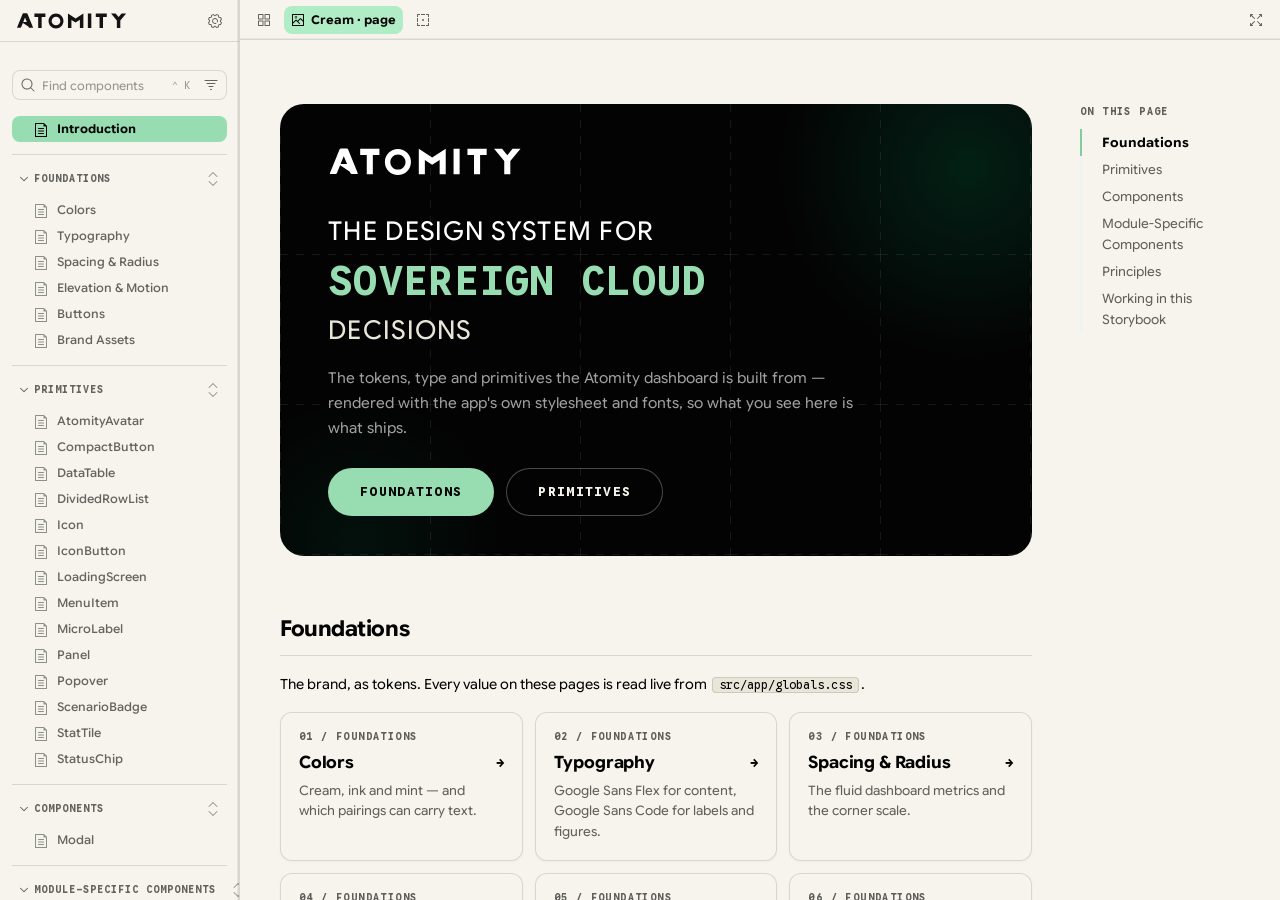
==== index.html @ 01a5e63c "feat: atomity storybook uploaded" ====
<!DOCTYPE html>
<html lang="en">
  <head>
    <meta charset="utf-8" />

    <title>storybook - Storybook</title>
    <meta name="viewport" content="width=device-width, initial-scale=1" />

    
    <link rel="icon" type="image/x-icon" href="./favicon.ico" />
    
    <style>
      @font-face {
        font-family: 'Nunito Sans';
        font-style: normal;
        font-weight: 400;
        font-display: swap;
        src: url('./sb-common-assets/nunito-sans-regular.woff2') format('woff2');
      }

      @font-face {
        font-family: 'Nunito Sans';
        font-style: italic;
        font-weight: 400;
        font-display: swap;
        src: url('./sb-common-assets/nunito-sans-italic.woff2') format('woff2');
      }

      @font-face {
        font-family: 'Nunito Sans';
        font-style: normal;
        font-weight: 700;
        font-display: swap;
        src: url('./sb-common-assets/nunito-sans-bold.woff2') format('woff2');
      }

      @font-face {
        font-family: 'Nunito Sans';
        font-style: italic;
        font-weight: 700;
        font-display: swap;
        src: url('./sb-common-assets/nunito-sans-bold-italic.woff2') format('woff2');
      }
    </style>

    <link href="./sb-manager/runtime.js" rel="modulepreload" />

    
    <link href="./sb-addons/storybook-core-server-presets-0/common-manager-bundle.js" rel="modulepreload" />
    
    <link href="./sb-addons/chromatic-com-storybook-1/manager-bundle.js" rel="modulepreload" />
    
    <link href="./sb-addons/vitest-2/manager-bundle.js" rel="modulepreload" />
    
    <link href="./sb-addons/a11y-3/manager-bundle.js" rel="modulepreload" />
    
    <link href="./sb-addons/docs-4/manager-bundle.js" rel="modulepreload" />
    
    <link href="./sb-addons/storybook-5/manager-bundle.js" rel="modulepreload" />
      <!--
  Injected into the manager — the sidebar, toolbar and addon panel around the preview. It is a
  separate bundle from the preview: no globals.css, no next/font. So the brand faces are
  declared here by hand from the files main.ts serves at /fonts, and the values below are
  literal copies of the tokens in src/modules/styles/foundations/tokens.css.

  The theme (atomity-theme.ts) sets colours and fonts, but it can't reach sizing, the selected
  row's fill or the tree's icon colours, so those are overridden here. The target is the
  dashboard's own chrome: src/components/dashboard/Sidebar.tsx and TopBar.tsx.

  Selectors stick to the hooks Storybook exposes for this — ids, .sidebar-* classes, roles and
  data attributes — never its generated css-* class names, which change between builds. An id
  in each selector outranks Storybook's own single-class rules, so nothing here needs !important.

  Storybook interpolates this file against env vars, so it avoids percent signs.
-->
<style>
  @font-face {
    font-family: "Google Sans Flex";
    src: url("./fonts/GoogleSansFlex-VariableFont_GRAD,ROND,opsz,slnt,wdth,wght.ttf") format("truetype");
    font-weight: 300 700;
    font-display: swap;
  }

  @font-face {
    font-family: "Google Sans Code";
    src: url("./fonts/GoogleSansCode-VariableFont_MONO,wght.ttf") format("truetype");
    font-weight: 100 900;
    font-display: swap;
  }

  :root {
    --sb-ink: #030303;
    --sb-cream: #f6f4ec;
    --sb-sand: #e8e5d9;
    --sb-mint: #97DDB1;
    --sb-mint-light: #b0ecc6;
    --sb-mint-dark: #7ecfa0;
    --sb-muted: rgba(3, 3, 3, 0.6);
    --sb-faint: rgba(3, 3, 3, 0.4);
    --sb-line: rgba(3, 3, 3, 0.12);
    --sb-tint: rgba(3, 3, 3, 0.05);
    /* --sb-tint laid over cream, as one opaque colour — for anything that has to cover what's
       beneath it while matching a hovered row, which a translucent fill can't. */
    --sb-tint-solid: #eae8e0;
    --sb-display: "Google Sans Flex", ui-sans-serif, system-ui, sans-serif;
    --sb-code: "Google Sans Code", ui-monospace, SFMono-Regular, Menlo, monospace;
  }

  /* ─────────────── Sidebar ─────────────── */

  /* 1.5px rule, as the dashboard sidebar draws against the canvas. */
  #storybook-sidebar-region {
    background: var(--sb-cream);
    box-shadow: inset -1.5px 0 0 var(--sb-line);
  }

  /* Logo band — the same height as the toolbar beside it, with the rule running full-bleed,
     so the two read as one band the way Sidebar and TopBar share their 50px. */
  #storybook-sidebar-region .sidebar-header {
    height: 40px;
    margin: -16px -12px 12px;
    padding: 0 8px 0 16px;
    border-bottom: 1.5px solid var(--sb-line);
    align-items: center;
  }

  #storybook-sidebar-region .sidebar-header img {
    height: 16px;
    width: auto;
    max-width: none;
  }

  /* Search — the widgets flyout's field: hairline, 8px radius, page surface. Storybook already
     draws the hairline as an inset shadow, so only the shape and surface change. */
  #storybook-sidebar-region .search-field {
    height: 30px;
    border-radius: 8px;
    background: var(--sb-cream);
  }

  /* Focus — the app's --focus-ring: an ink edge with a soft mint halo, in place of Storybook's
     2px black ring. */
  #storybook-sidebar-region .search-field:focus-within {
    outline: none;
    box-shadow: inset 0 0 0 1px var(--sb-ink), 0 0 0 3px rgba(151, 221, 177, 0.5);
  }

  /* New-story button beside the search — the same 30px field shape, so the two sit as a pair. */
  #storybook-sidebar-region button[aria-label="Create a new story"] {
    width: 30px;
    height: 30px;
    border: 0;
    border-radius: 8px;
    background: var(--sb-cream);
    box-shadow: inset 0 0 0 1px var(--sb-line);
    color: var(--sb-muted);
  }

  #storybook-sidebar-region button[aria-label="Create a new story"]:hover {
    background: var(--sb-tint);
    color: var(--sb-ink);
  }

  /* Search results replace the tree while a query is typed: the same row shape, with the
     matched letters on a mint-light highlight and the path as a MicroLabel beneath. */
  #storybook-explorer-menu .search-result-item {
    border-radius: 8px;
    font-family: var(--sb-display);
    font-size: 12px;
    color: var(--sb-ink);
  }

  #storybook-explorer-menu .search-result-item:hover,
  #storybook-explorer-menu .search-result-item[aria-selected="true"] {
    background: var(--sb-tint);
  }

  #storybook-explorer-menu .search-result-item svg {
    color: currentColor;
    opacity: 0.7;
  }

  #storybook-explorer-menu .search-result-item mark {
    background: var(--sb-mint-light);
    color: var(--sb-ink);
    font-weight: 700;
    border-radius: 3px;
  }

  #storybook-explorer-menu .search-result-item--label > div:last-child,
  #storybook-explorer-menu .search-result-item--label > div:last-child * {
    font-family: var(--sb-code);
    font-size: 9.5px;
    font-weight: 700;
    letter-spacing: 0.08em;
    text-transform: uppercase;
    color: var(--sb-muted);
  }

  #storybook-explorer-searchfield {
    height: 28px;
    border: 0;
    background: transparent;
    box-shadow: none;
    font-family: var(--sb-display);
    font-size: 12px;
  }

  #storybook-explorer-searchfield::placeholder {
    color: var(--sb-faint);
  }

  #storybook-sidebar-region .search-field code {
    font-family: var(--sb-code);
    font-size: 10px;
    color: var(--sb-faint);
  }

  /* Tree rows — Sidebar.tsx's renderNavItem: muted 500 at rest, 8px radius, tight padding. */
  #storybook-explorer-tree .sidebar-item {
    min-height: 26px;
    border-radius: 8px;
    color: var(--sb-muted);
    font-weight: 500;
  }

  #storybook-explorer-tree .sidebar-item > :is(a, button) {
    min-height: 26px;
    padding-top: 5px;
    padding-bottom: 4px;
    gap: 9px;
    border-radius: 8px;
    font-family: var(--sb-display);
    font-size: 12px;
    line-height: 16px;
  }

  #storybook-explorer-tree .sidebar-item:hover,
  #storybook-explorer-tree .sidebar-item:focus-within {
    background: var(--sb-tint);
    color: var(--sb-ink);
  }

  /* Components are the folders you open, so they sit a step darker than the leaves inside. */
  #storybook-explorer-tree .sidebar-item[data-nodetype="component"] {
    color: var(--sb-ink);
  }

  /* Selected — mint fill, ink, bold: the dashboard's active nav row, the dropdown's selected
     option and the invite menu's chosen role, all the same way. */
  #storybook-explorer-tree .sidebar-item[data-selected="true"],
  #storybook-explorer-tree .sidebar-item[data-selected="true"]:hover {
    background: var(--sb-mint);
    color: var(--sb-ink);
    font-weight: 700;
  }

  /* The row's "…" context menu (dev server only — it's what addon-vitest hangs its actions on).
     Storybook fills it, and fades it into the label with a 5px glow, in the colour its own
     selected row uses: colorSecondary, which the theme sets to ink. With the row repainted mint
     above, that left a black pill on the end of the selected row. So the button takes whatever
     the row behind it is — cream-tint on hover, mint when selected — and is sized to the 26px
     row instead of Storybook's 28px, so the glow no longer spills past it. */
  #storybook-explorer-tree .sidebar-item [data-testid="context-menu"] {
    width: 26px;
    height: 26px;
    border-radius: 8px;
    color: var(--sb-muted);
    background: var(--sb-tint-solid);
    box-shadow: 0 0 5px 5px var(--sb-tint-solid);
  }

  #storybook-explorer-tree .sidebar-item[data-selected="true"] [data-testid="context-menu"] {
    color: var(--sb-ink);
    background: var(--sb-mint);
    box-shadow: 0 0 5px 5px var(--sb-mint);
  }

  /* Storybook colours the glyph itself — white on a selected row, which all but vanishes on mint.
     It takes the button's colour instead: ink when selected, muted otherwise. */
  #storybook-explorer-tree .sidebar-item [data-testid="context-menu"] svg {
    color: inherit;
  }

  /* Pressed/open — a step darker than the row, the way the dashboard's icon buttons answer. */
  #storybook-explorer-tree .sidebar-item [data-testid="context-menu"]:hover,
  #storybook-explorer-tree .sidebar-item [data-testid="context-menu"][aria-expanded="true"] {
    color: var(--sb-ink);
    background: var(--sb-sand);
  }

  #storybook-explorer-tree .sidebar-item[data-selected="true"] [data-testid="context-menu"]:hover,
  #storybook-explorer-tree .sidebar-item[data-selected="true"] [data-testid="context-menu"][aria-expanded="true"] {
    background: var(--sb-mint-dark);
  }

  /* Type icons: Storybook tints these orange, blue and teal by kind. The dashboard's nav
     icons simply take the row's colour. */
  #storybook-explorer-tree .sidebar-item > :is(a, button) > div:first-child svg,
  #storybook-explorer-tree .sidebar-item[data-selected="true"] > :is(a, button) > div:first-child svg {
    color: currentColor;
    opacity: 0.7;
  }

  #storybook-explorer-tree .sidebar-item[data-selected="true"] > :is(a, button) > div:first-child svg {
    opacity: 1;
  }

  /* Change-detection markers (the + on stories added since the last commit) — Storybook's blue
     accent, recoloured to mint dark, the dashboard's positive-icon colour. On the mint selected
     row it would vanish, so there it drops to ink. */
  #storybook-explorer-tree [data-testid="tree-change-status-button"] svg {
    color: var(--sb-mint-dark);
  }

  #storybook-explorer-tree .sidebar-item[data-selected="true"] [data-testid="tree-change-status-button"] svg {
    color: var(--sb-ink);
  }

  /* Root groups — MicroLabel: mono caps, tracked, muted, with a hairline above each group like
     the rule between the dashboard sidebar's sections. */
  #storybook-explorer-tree .sidebar-subheading {
    margin-top: 12px;
    padding-top: 10px;
    border-top: 1px solid var(--sb-line);
  }

  #storybook-explorer-tree .sidebar-subheading > button[data-action="collapse-root"] {
    font-family: var(--sb-code);
    font-size: 10px;
    font-weight: 700;
    letter-spacing: 0.1em;
    color: var(--sb-muted);
  }

  #storybook-explorer-tree .sidebar-subheading-action {
    color: var(--sb-faint);
  }

  /* Scroll thumb — globals.css's scrollbar: gray-300, pill ends. */
  #storybook-sidebar-region [data-orientation="vertical"][data-state] > div {
    background: rgba(3, 3, 3, 0.22);
    border-radius: 9999px;
  }

  /* ─────────────── Toolbar ─────────────── */

  section.sb-bar[data-testid="sb-preview-toolbar"] {
    box-shadow: inset 0 -1.5px 0 var(--sb-line);
  }

  section.sb-bar[data-testid="sb-preview-toolbar"] button {
    border-radius: 8px;
  }

  section.sb-bar[data-testid="sb-preview-toolbar"] button:hover {
    background: var(--sb-tint);
    color: var(--sb-ink);
  }

  /* A tool that's switched on — the dashboard's Explain-with-AI toggle when pressed. */
  section.sb-bar[data-testid="sb-preview-toolbar"] button[aria-checked="true"],
  section.sb-bar[data-testid="sb-preview-toolbar"] button[aria-pressed="true"] {
    background: var(--sb-mint);
    color: var(--sb-ink);
  }

  /* The background picker always holds a value, so it gets the toggle's resting state:
     mint light, ink, bold. */
  section.sb-bar[data-testid="sb-preview-toolbar"] button[aria-label^="Preview background"] {
    background: var(--sb-mint-light);
    color: var(--sb-ink);
    font-family: var(--sb-display);
    font-weight: 700;
  }

  section.sb-bar[data-testid="sb-preview-toolbar"] button[aria-label="Change zoom level"] {
    font-family: var(--sb-code);
    font-size: 11px;
  }

  /* ─────────────── Addon panel ─────────────── */

  #storybook-panel-root > div:first-child {
    box-shadow: inset 0 -1.5px 0 var(--sb-line);
  }

  #storybook-panel-root [role="tab"] {
    font-family: var(--sb-display);
    font-size: 12px;
    font-weight: 500;
    color: var(--sb-muted);
  }

  #storybook-panel-root [role="tab"]:hover {
    color: var(--sb-ink);
  }

  /* Selected tab keeps Storybook's 3px underline, recoloured to mint dark — the rule the
     settings screen's connector tabs mark their active tab with. */
  #storybook-panel-root [role="tab"][data-selected="true"] {
    color: var(--sb-ink);
    font-weight: 700;
    border-bottom-color: var(--sb-mint-dark);
  }

  /* The count beside a tab label — mono figures, like the sidebar's widget count. */
  #storybook-panel-root [role="tab"] > div > div {
    font-family: var(--sb-code);
    font-size: 10px;
    font-weight: 700;
    background: var(--sb-sand);
    color: var(--sb-ink);
  }

  /* Native radios and checkboxes in Controls — ink, as the app's agreement checkbox and
     billing-plan radios set them, instead of the browser's blue. */
  #storybook-panel-root input:is([type="radio"], [type="checkbox"]) {
    accent-color: var(--sb-ink);
  }

  /* Controls table section rows (CONTENT, BEHAVIOUR, …) — MicroLabel tracking instead of
     Storybook's 0.35em, which spaced the word into separate letters. */
  #storybook-panel-root .docblock-argstable-body td[colspan],
  #storybook-panel-root .docblock-argstable-body td[colspan] * {
    font-family: var(--sb-code);
    font-size: 10px;
    font-weight: 700;
    letter-spacing: 0.1em;
  }
</style>

<script>window.__CHROMATIC_STORYBOOK_ID__ = "a2117dfcecb0d6a677dba7997b03e8b8c41ef409d114da3ebac0b0912cbbc36b";</script> 

    <style>
      #storybook-root[hidden] {
        display: none !important;
      }
    </style>

    
  </head>
  <body>
    <div id="root"></div>

    
    <script>
      
        
          window['FEATURES'] = {
  "actions": true,
  "argTypeTargetsV7": true,
  "babelRemoveBugfixes": false,
  "backgrounds": true,
  "changeDetection": true,
  "componentsManifest": false,
  "controls": true,
  "disallowImplicitActionsInRenderV8": true,
  "highlight": true,
  "interactions": true,
  "legacyDecoratorFileOrder": false,
  "measure": true,
  "outline": true,
  "menuOnboardingChecklist": false,
  "sidebarOnboardingChecklist": false,
  "viewport": true
};
        
      
        
          window['REFS'] = {};
        
      
        
          window['LOGLEVEL'] = "info";
        
      
        
          window['DOCS_OPTIONS'] = {
  "defaultName": "Docs",
  "docsMode": true
};
        
      
        
          window['CONFIG_TYPE'] = "PRODUCTION";
        
      
        
          window['DOCGEN_STORY_PREPARED'] = false;
        
      
        
      
        
      
        
          window['TAGS_OPTIONS'] = {};
        
      
        
          window['STORYBOOK_BUILDER'] = "vite";
        
      
        
          window['STORYBOOK_FRAMEWORK'] = "nextjs-vite";
        
      
        
          window['STORYBOOK_RENDERER'] = "react";
        
      
        
      
    </script>
    

    <script type="module">
      import './sb-manager/globals-runtime.js';

      
        import './sb-addons/storybook-core-server-presets-0/common-manager-bundle.js';
      
        import './sb-addons/chromatic-com-storybook-1/manager-bundle.js';
      
        import './sb-addons/vitest-2/manager-bundle.js';
      
        import './sb-addons/a11y-3/manager-bundle.js';
      
        import './sb-addons/docs-4/manager-bundle.js';
      
        import './sb-addons/storybook-5/manager-bundle.js';
      

      import './sb-manager/runtime.js';
    </script>
  </body>
</html>
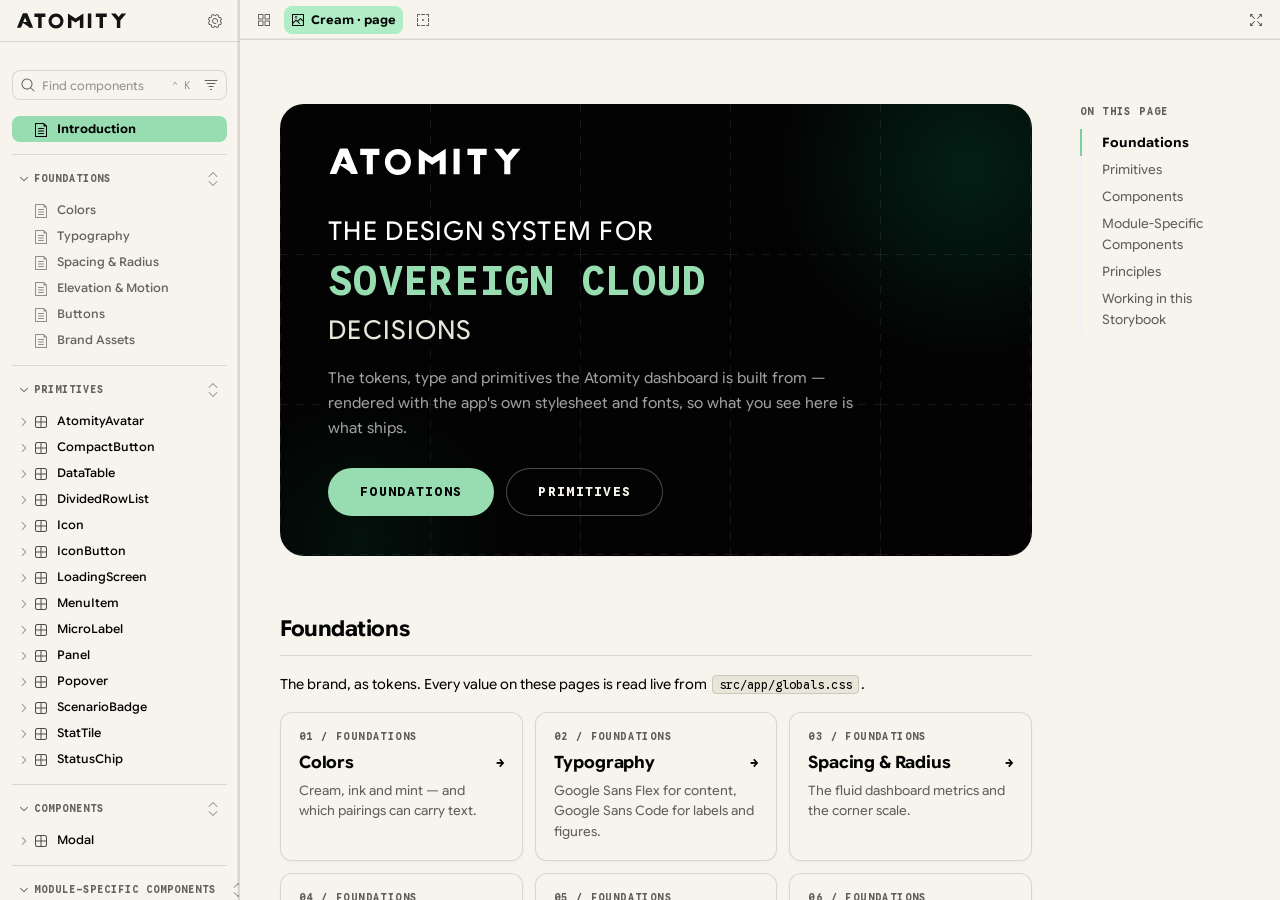
==== commit da939883: "updated and fixed static problems" ====
--- a/index.html
+++ b/index.html
@@ -477,8 +477,7 @@
       
         
           window['DOCS_OPTIONS'] = {
-  "defaultName": "Docs",
-  "docsMode": true
+  "defaultName": "Docs"
 };
         
       
